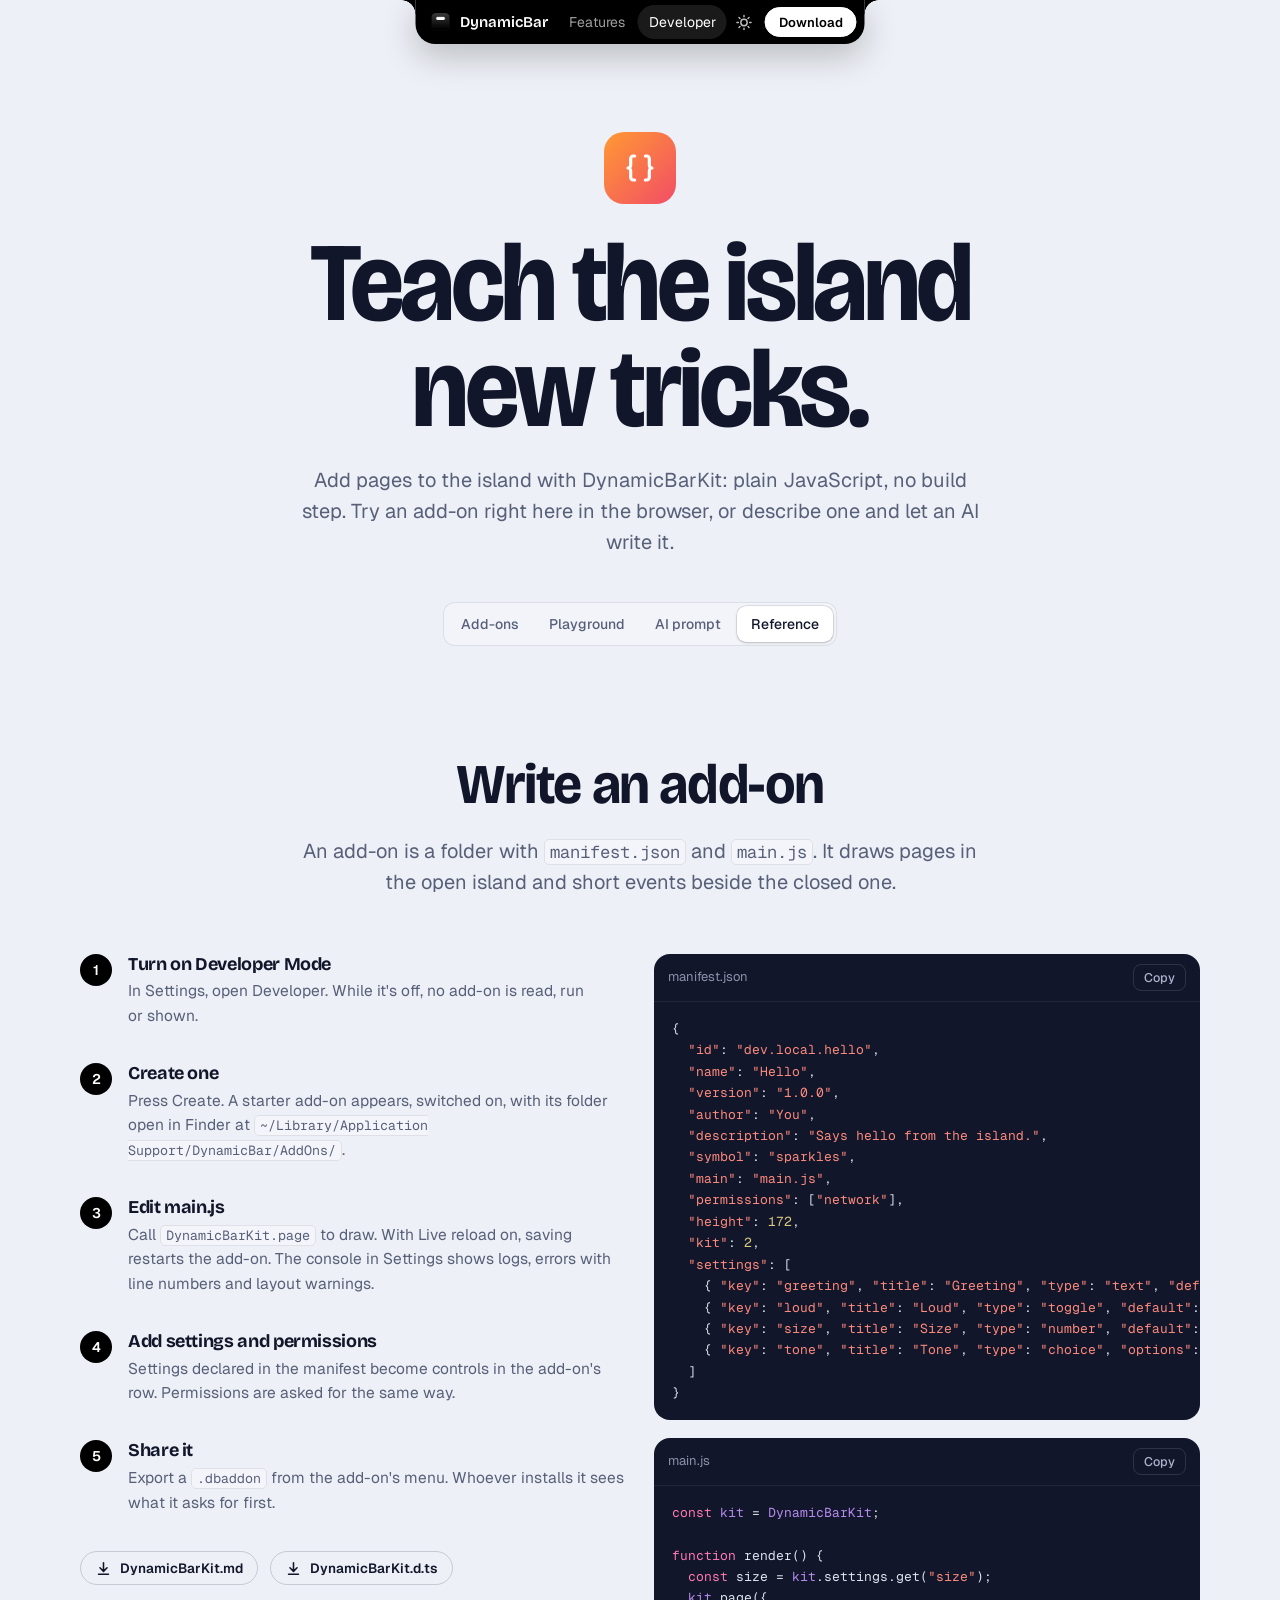
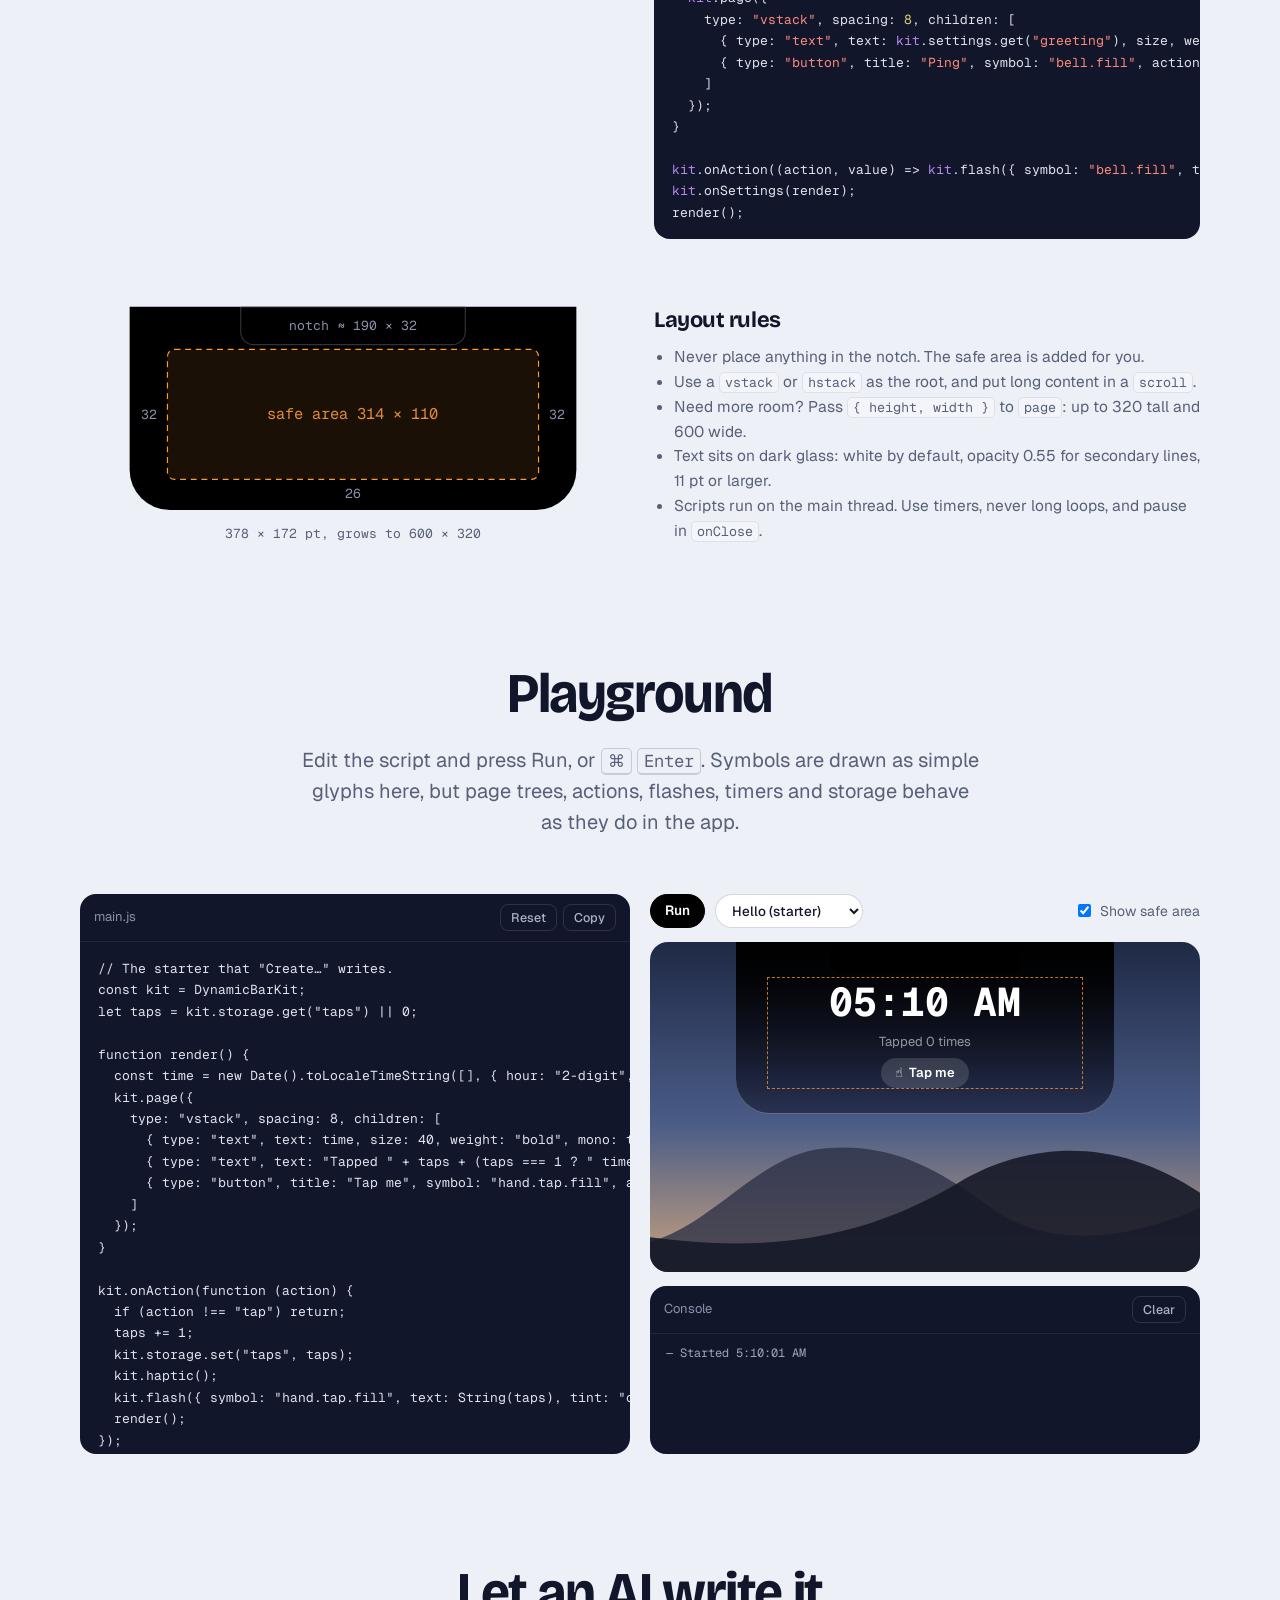
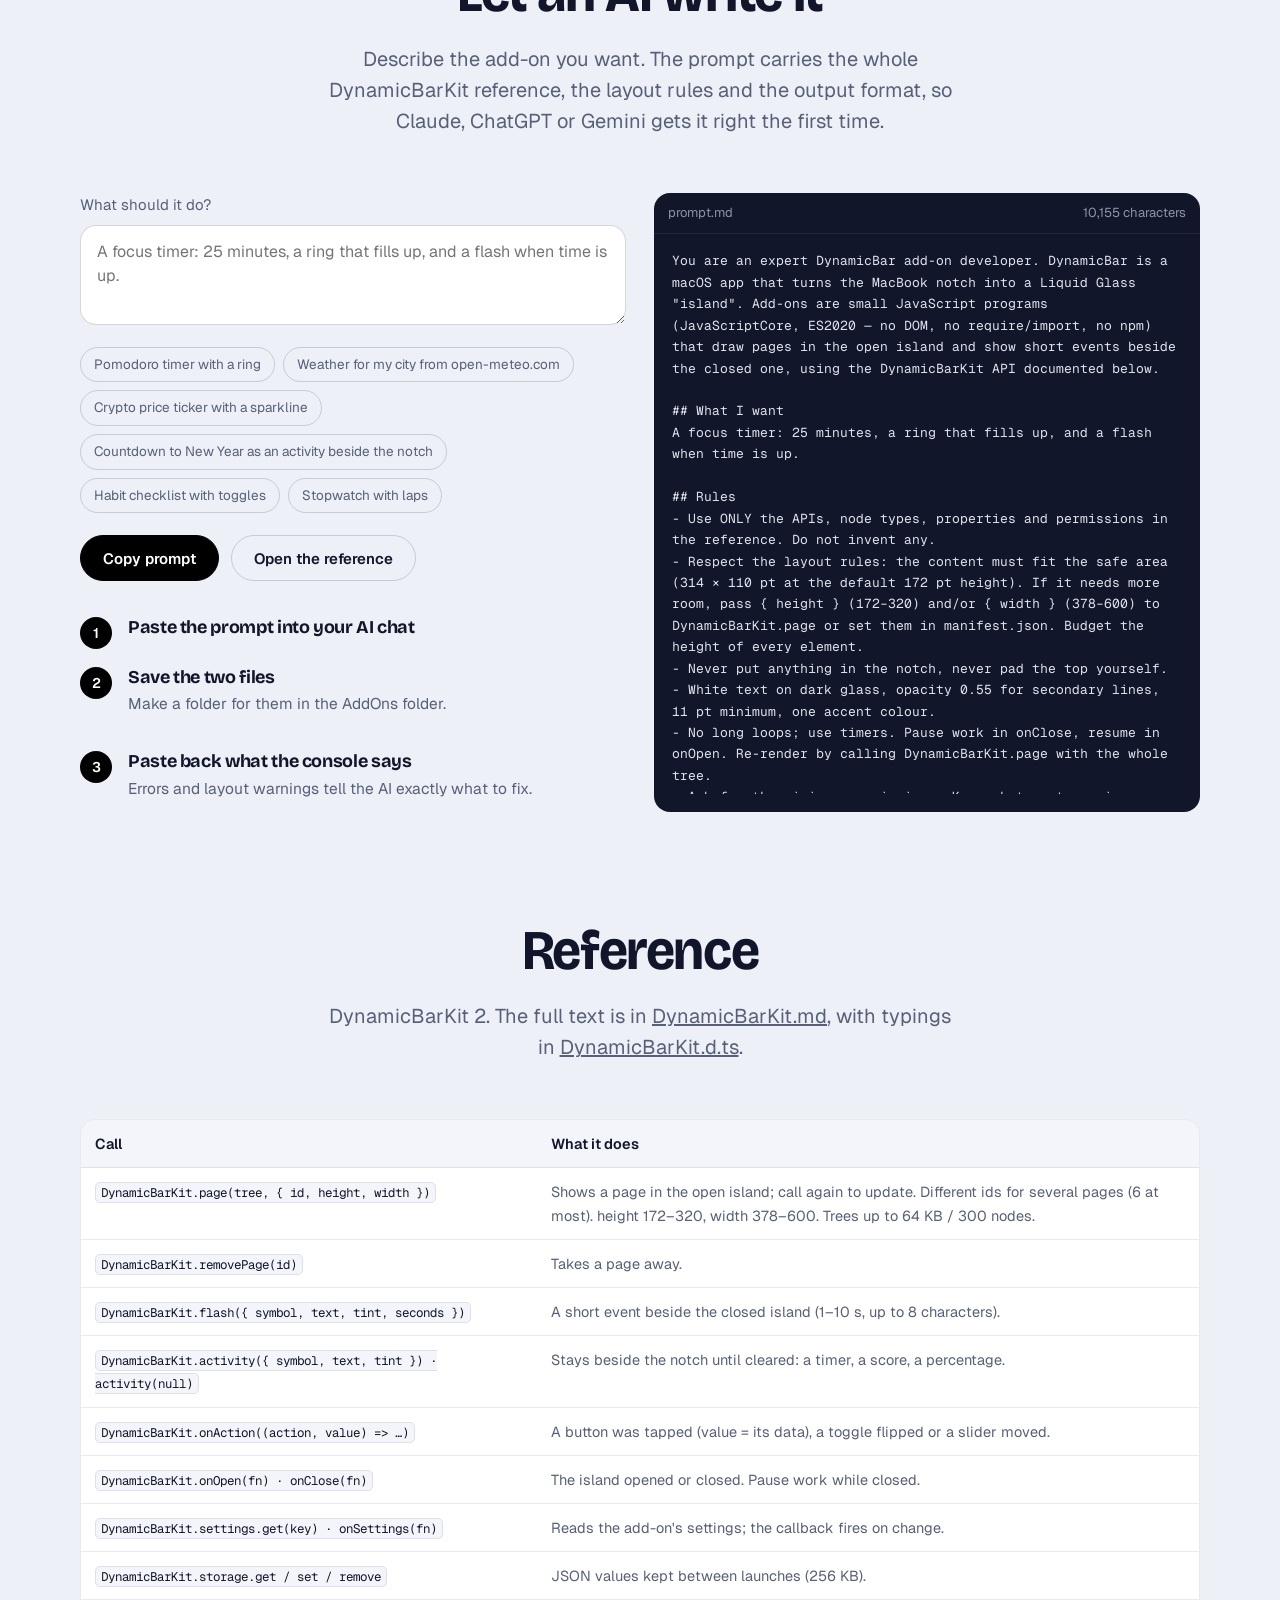
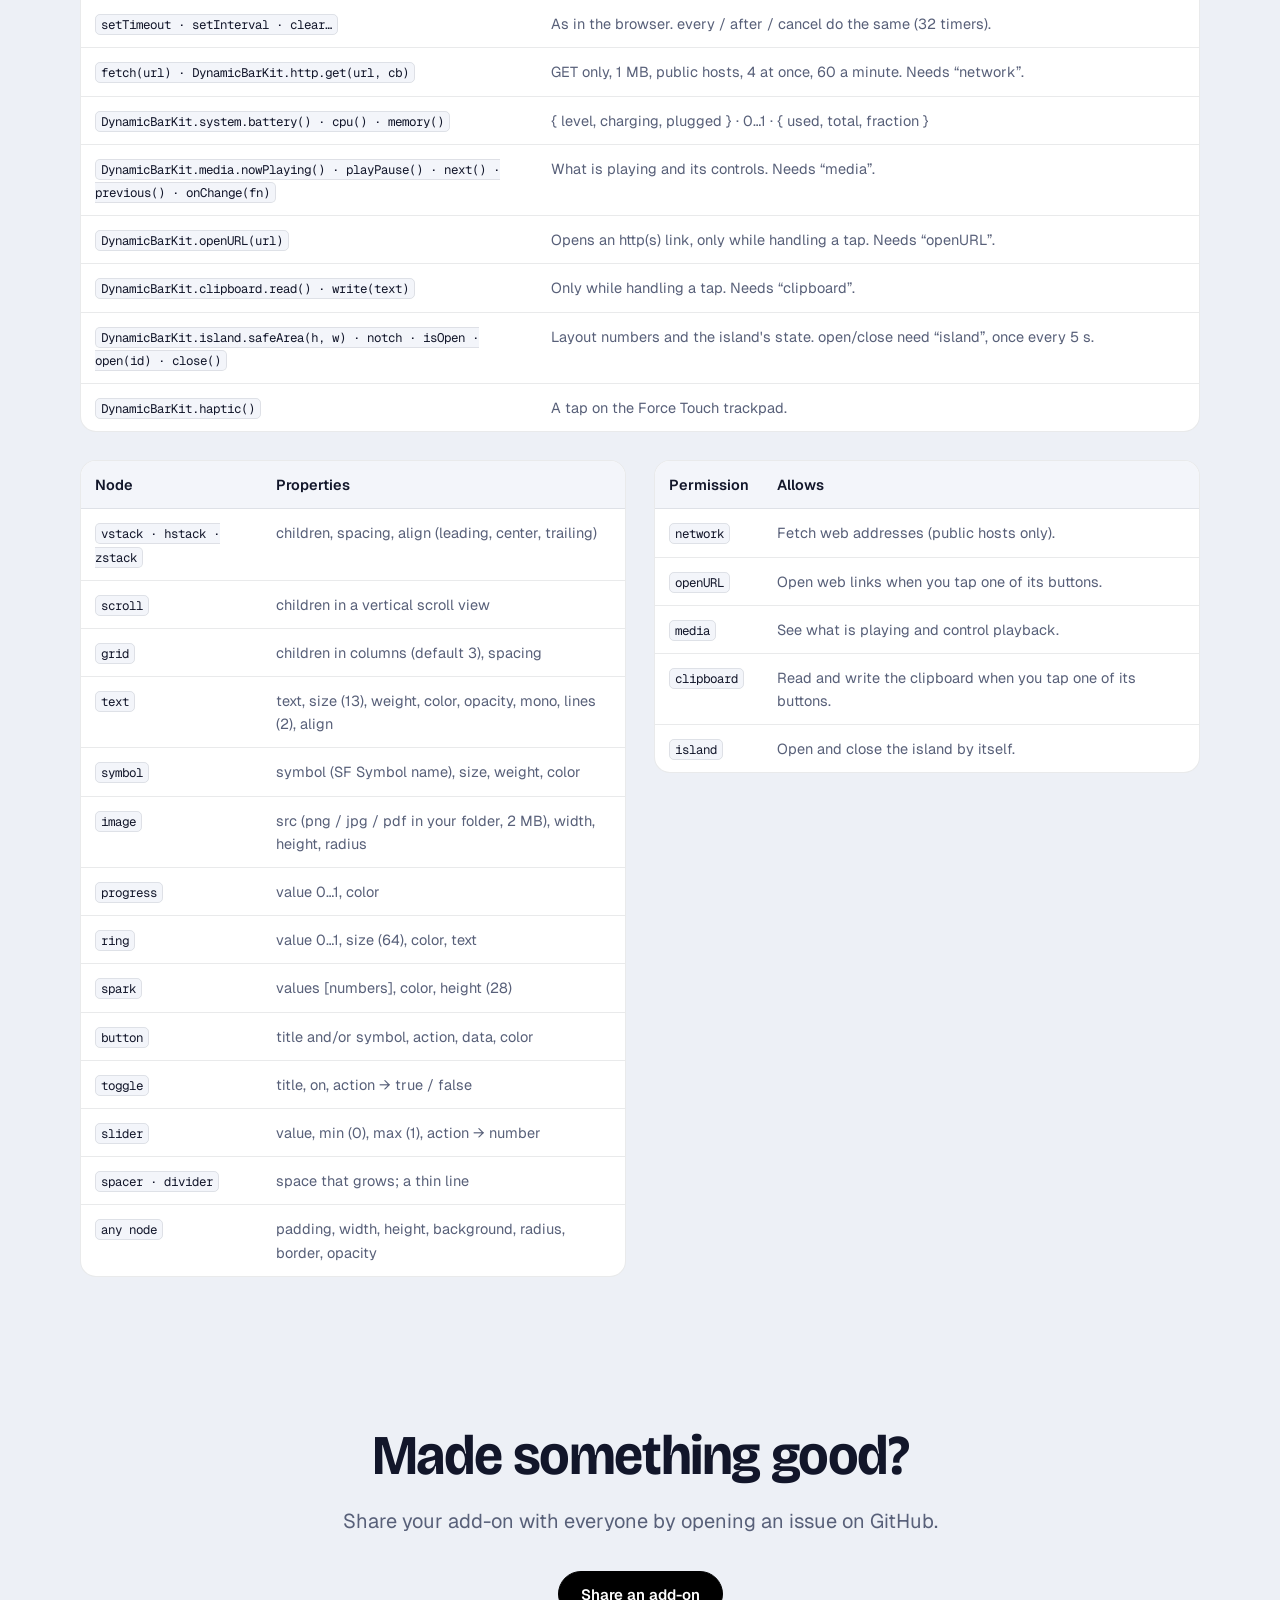
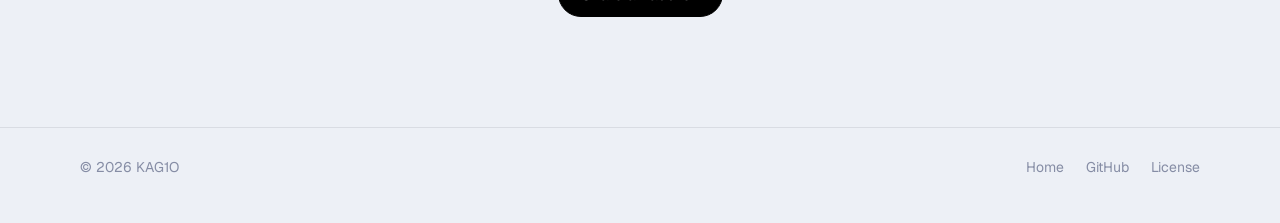
==== docs/developer.html @ 4206e4d0 "DynamicBar website, add-on docs and license" ====
<!doctype html>
<html lang="en">
<head>
<meta charset="utf-8">
<meta name="viewport" content="width=device-width, initial-scale=1">
<title>DynamicBar Developer — add-ons for the island</title>
<meta name="description" content="Write add-ons for the DynamicBar island with DynamicBarKit: guide, reference, in-browser playground and an AI prompt builder.">
<meta name="theme-color" content="#0e1120" media="(prefers-color-scheme: dark)">
<meta name="theme-color" content="#edf0f6" media="(prefers-color-scheme: light)">
<link rel="icon" href="assets/img/icon.png">
<script>try { const t = localStorage.getItem("theme"); if (t) document.documentElement.dataset.theme = t; } catch (e) {}</script>
<link rel="preconnect" href="https://fonts.googleapis.com">
<link rel="preconnect" href="https://fonts.gstatic.com" crossorigin>
<link href="https://fonts.googleapis.com/css2?family=Bricolage+Grotesque:opsz,wdth,wght@12..96,75..100,400..800&family=Geist:wght@400;500;600&family=Geist+Mono:wght@400;500&display=swap" rel="stylesheet">
<link rel="stylesheet" href="assets/style.css">
</head>
<body>
<svg width="0" height="0" style="position:absolute" aria-hidden="true">
  <symbol id="i-down" viewBox="0 0 24 24"><path fill="none" stroke="currentColor" stroke-width="2.2" stroke-linecap="round" stroke-linejoin="round" d="M12 4v12m0 0-5-5m5 5 5-5M5 20h14"/></symbol>
  <symbol id="i-sun" viewBox="0 0 24 24"><circle cx="12" cy="12" r="4.5" fill="none" stroke="currentColor" stroke-width="2"/><path stroke="currentColor" stroke-width="2" stroke-linecap="round" d="M12 2v2m0 16v2M4.9 4.9l1.4 1.4m11.4 11.4 1.4 1.4M2 12h2m16 0h2M4.9 19.1l1.4-1.4M17.7 6.3l1.4-1.4"/></symbol>
  <symbol id="i-moon" viewBox="0 0 24 24"><path fill="currentColor" d="M20.5 14.6A8.5 8.5 0 0 1 9.4 3.5a8.5 8.5 0 1 0 11.1 11.1Z"/></symbol>
  <symbol id="i-braces" viewBox="0 0 24 24"><path fill="none" stroke="#fff" stroke-width="2.4" stroke-linecap="round" stroke-linejoin="round" d="M8 3H7a2 2 0 0 0-2 2v5a2 2 0 0 1-2 2 2 2 0 0 1 2 2v5a2 2 0 0 0 2 2h1M16 21h1a2 2 0 0 0 2-2v-5a2 2 0 0 1 2-2 2 2 0 0 1-2-2V5a2 2 0 0 0-2-2h-1"/></symbol>
  <symbol id="i-ridges" viewBox="0 0 1000 400" preserveAspectRatio="none"><path fill="rgba(41,46,69,.75)" d="M0 400V340C120 300 200 160 320 150c120-10 200 40 300 120 110 90 260 60 380 0V400Z"/><path fill="rgba(20,23,38,.88)" d="M0 400V330c200 30 380 10 560-110 120-80 280-100 440 20V400Z"/></symbol>
</svg>

<nav class="nav" aria-label="Main">
  <a class="brand" href="index.html"><img src="assets/img/icon.png" alt="">DynamicBar</a>
  <a class="link opt" href="index.html#features">Features</a>
  <a class="link" href="developer.html" aria-current="page">Developer</a>
  <button class="theme-btn" type="button"><svg class="moon"><use href="#i-moon"/></svg><svg class="sun"><use href="#i-sun"/></svg></button>
  <a class="btn get" href="index.html#download">Download</a>
</nav>

<header class="dev-hero">
  <div class="wrap">
    <div class="kit-icon"><svg><use href="#i-braces"/></svg></div>
    <h1>Teach the island<br>new tricks.</h1>
    <p class="lead">Add pages to the island with DynamicBarKit: plain JavaScript, no build step. Try an add-on right here in the browser, or describe one and let an AI write it.</p>
  </div>
</header>

<div class="dev-nav">
  <nav class="seg" id="devNav" aria-label="On this page">
    <a href="#addons">Add-ons</a>
    <a href="#playground">Playground</a>
    <a href="#ai">AI prompt</a>
    <a href="#reference">Reference</a>
  </nav>
</div>

<main class="wrap">
  <!-- Add-ons -->
  <section class="doc" id="addons">
    <div class="head">
      <h2>Write an add-on</h2>
      <p class="lead">An add-on is a folder with <code>manifest.json</code> and <code>main.js</code>. It draws pages in the open island and short events beside the closed one.</p>
    </div>
    <div class="cols">
      <div class="stack">
        <ol class="steplist">
          <li><h3>Turn on Developer Mode</h3><p>In Settings, open Developer. While it's off, no add-on is read, run or shown.</p></li>
          <li><h3>Create one</h3><p>Press Create. A starter add-on appears, switched on, with its folder open in Finder at <code>~/Library/Application Support/DynamicBar/AddOns/</code>.</p></li>
          <li><h3>Edit main.js</h3><p>Call <code>DynamicBarKit.page</code> to draw. With Live reload on, saving restarts the add-on. The console in Settings shows logs, errors with line numbers and layout warnings.</p></li>
          <li><h3>Add settings and permissions</h3><p>Settings declared in the manifest become controls in the add-on's row. Permissions are asked for the same way.</p></li>
          <li><h3>Share it</h3><p>Export a <code>.dbaddon</code> from the add-on's menu. Whoever installs it sees what it asks for first.</p></li>
        </ol>
        <div class="btn-row" style="justify-content:flex-start;margin-top:8px">
          <a class="btn sm" href="kit/DynamicBarKit.md" download><svg><use href="#i-down"/></svg>DynamicBarKit.md</a>
          <a class="btn sm" href="kit/DynamicBarKit.d.ts" download><svg><use href="#i-down"/></svg>DynamicBarKit.d.ts</a>
        </div>
      </div>
      <div class="stack">
        <div class="code"><header>manifest.json<span class="acts"><button class="copy" data-copy>Copy</button></span></header><pre id="manifestCode"></pre></div>
        <div class="code"><header>main.js<span class="acts"><button class="copy" data-copy>Copy</button></span></header><pre id="mainCode"></pre></div>
      </div>
    </div>

    <div class="cols" style="margin-top:56px;align-items:center">
      <svg class="layout-fig" viewBox="0 0 440 220" role="img" aria-label="The open island is 378 by 172 points; the safe area inside it is 314 by 110.">
        <path d="M31 10h378v138a34 34 0 0 1-34 34H65a34 34 0 0 1-34-34Z" fill="#000"/>
        <path d="M125 10h190v21a11 11 0 0 1-11 11H136a11 11 0 0 1-11-11Z" fill="#000" stroke="rgba(255,255,255,.2)"/>
        <rect x="63" y="46" width="314" height="110" rx="6" fill="rgba(255,153,51,.1)" stroke="#ff9933" stroke-dasharray="5 4"/>
        <text x="220" y="105" text-anchor="middle" class="safe-lbl">safe area 314 × 110</text>
        <text x="220" y="30" text-anchor="middle" style="fill:#8a92ad">notch ≈ 190 × 32</text>
        <text x="220" y="206" text-anchor="middle">378 × 172 pt, grows to 600 × 320</text>
        <text x="47" y="105" text-anchor="middle" style="fill:#8a92ad">32</text>
        <text x="393" y="105" text-anchor="middle" style="fill:#8a92ad">32</text>
        <text x="220" y="172" text-anchor="middle" style="fill:#8a92ad">26</text>
      </svg>
      <div>
        <h3 style="margin-bottom:12px">Layout rules</h3>
        <ul class="muted" style="margin:0;padding-left:20px;font-size:15.5px">
          <li>Never place anything in the notch. The safe area is added for you.</li>
          <li>Use a <code>vstack</code> or <code>hstack</code> as the root, and put long content in a <code>scroll</code>.</li>
          <li>Need more room? Pass <code>{ height, width }</code> to <code>page</code>: up to 320 tall and 600 wide.</li>
          <li>Text sits on dark glass: white by default, opacity 0.55 for secondary lines, 11 pt or larger.</li>
          <li>Scripts run on the main thread. Use timers, never long loops, and pause in <code>onClose</code>.</li>
        </ul>
      </div>
    </div>
  </section>

  <!-- Playground -->
  <section class="doc" id="playground" data-loop>
    <div class="head">
      <h2>Playground</h2>
      <p class="lead">Edit the script and press Run, or <kbd>⌘</kbd> <kbd>Enter</kbd>. Symbols are drawn as simple glyphs here, but page trees, actions, flashes, timers and storage behave as they do in the app.</p>
    </div>
    <div class="play">
      <div class="code editor"><header>main.js<span class="acts"><button class="copy" id="resetPlay" type="button">Reset</button><button class="copy" data-copy="playCode" type="button">Copy</button></span></header><textarea id="playCode" spellcheck="false" aria-label="Add-on script"></textarea></div>
      <div class="sim">
        <div class="sim-tools">
          <button class="btn sm primary" id="runPlay" type="button">Run</button>
          <select id="examples" aria-label="Example add-on"></select>
          <label><input type="checkbox" id="guides" checked> Show safe area</label>
        </div>
        <div class="sim-screen" id="simScreen">
          <svg class="ridges" aria-hidden="true"><use href="#i-ridges"/></svg>
          <div class="sim-island guides" id="simIsland"><div class="notch"></div><div class="safe" id="simSafe"></div></div>
          <div class="sim-flash" id="simFlash"><span id="flashText"></span><span id="flashSym"></span></div>
        </div>
        <div class="code"><header>Console<span class="acts"><button class="copy" id="clearConsole" type="button">Clear</button></span></header><div class="console" id="console" aria-live="polite"></div></div>
      </div>
    </div>
  </section>

  <!-- AI -->
  <section class="doc" id="ai">
    <div class="head">
      <h2>Let an AI write it</h2>
      <p class="lead">Describe the add-on you want. The prompt carries the whole DynamicBarKit reference, the layout rules and the output format, so Claude, ChatGPT or Gemini gets it right the first time.</p>
    </div>
    <div class="cols">
      <div>
        <label for="idea" class="muted" style="display:block;margin-bottom:8px;font-size:15px">What should it do?</label>
        <textarea class="idea" id="idea" placeholder="A focus timer: 25 minutes, a ring that fills up, and a flash when time is up."></textarea>
        <div class="chips" id="ideas"></div>
        <div class="btn-row" style="justify-content:flex-start;margin-top:0">
          <button class="btn primary" id="copyPrompt" type="button">Copy prompt</button>
          <a class="btn" href="kit/DynamicBarKit.md" target="_blank" rel="noopener">Open the reference</a>
        </div>
        <ol class="steplist" style="margin-top:36px">
          <li><h3>Paste the prompt into your AI chat</h3></li>
          <li><h3>Save the two files</h3><p>Make a folder for them in the AddOns folder.</p></li>
          <li><h3>Paste back what the console says</h3><p>Errors and layout warnings tell the AI exactly what to fix.</p></li>
        </ol>
      </div>
      <div class="code prompt-out"><header>prompt.md<span class="acts" id="promptSize"></span></header><pre id="promptPreview"></pre></div>
    </div>
  </section>

  <!-- Reference -->
  <section class="doc" id="reference">
    <div class="head">
      <h2>Reference</h2>
      <p class="lead">DynamicBarKit 2. The full text is in <a href="kit/DynamicBarKit.md">DynamicBarKit.md</a>, with typings in <a href="kit/DynamicBarKit.d.ts">DynamicBarKit.d.ts</a>.</p>
    </div>
    <div class="stack" style="gap:28px">
      <div class="tbl"><table id="apiTable"><thead><tr><th>Call</th><th>What it does</th></tr></thead><tbody></tbody></table></div>
      <div class="cols">
        <div class="tbl"><table id="nodeTable"><thead><tr><th>Node</th><th>Properties</th></tr></thead><tbody></tbody></table></div>
        <div class="tbl" style="align-self:start"><table id="permTable"><thead><tr><th>Permission</th><th>Allows</th></tr></thead><tbody></tbody></table></div>
      </div>
    </div>
  </section>

</main>

<section class="closing">
  <div class="wrap">
    <h2>Made something good?</h2>
    <p class="lead">Share your add-on with everyone by opening an issue on GitHub.</p>
    <div class="btn-row"><a class="btn primary" href="https://github.com/KAG1O/DynamicBar/issues">Share an add-on</a></div>
  </div>
</section>

<footer>
  <div class="wrap">
    <span>© 2026 KAG1O</span>
    <nav aria-label="Footer"><a href="index.html">Home</a><a href="https://github.com/KAG1O/DynamicBar">GitHub</a><a href="https://github.com/KAG1O/DynamicBar/blob/main/LICENSE.md">License</a></nav>
  </div>
</footer>

<script src="assets/common.js"></script>
<script src="assets/developer.js"></script>
</body>
</html>
---- docs/assets/style.css ----
/* DynamicBar — site styles
   The page hangs from its centre line, like the island hangs from the notch.
   Colours come from the app's own dusk desktop; the island is always pure black. */

:root {
  --ink: #000;               /* the island, in both themes */
  --bg: #0e1120;             /* dusk night */
  --surface: #171b2f;
  --surface-2: #1d2238;
  --line: rgba(196, 206, 240, 0.1);
  --line-2: rgba(196, 206, 240, 0.18);
  --text: #eef0f6;
  --muted: #9aa3bf;
  --faint: #6b7392;
  --blue: #0a84ff;
  --sand: #c9a37d;
  --coral: #f24d66;
  --orange: #ff9933;
  --on-primary: #0e1120;
  --primary: #eef0f6;
  --code-bg: #0a0d19;
  --code-text: #d7dbe8;
  --shadow: 0 30px 80px -30px rgba(0, 0, 0, 0.7);
  --dusk: linear-gradient(180deg, #1f2945 0%, #4a5c87 55%, #c9a37d 100%);
  --spring: cubic-bezier(0.34, 1.32, 0.5, 1);
  --ease: cubic-bezier(0.22, 1, 0.36, 1);
  --display: "Bricolage Grotesque", "SF Pro Display", system-ui, sans-serif;
  --sans: "Geist", -apple-system, BlinkMacSystemFont, system-ui, sans-serif;
  --mono: "Geist Mono", ui-monospace, "SF Mono", Menlo, monospace;
  color-scheme: dark;
}
:root[data-theme="light"] {
  --bg: #edf0f6;             /* dawn */
  --surface: #ffffff;
  --surface-2: #f3f5fa;
  --line: rgba(18, 22, 42, 0.09);
  --line-2: rgba(18, 22, 42, 0.17);
  --text: #12162a;
  --muted: #586079;
  --faint: #868da5;
  --on-primary: #fff;
  --primary: #000;
  --code-bg: #12162a;
  --code-text: #dfe3ee;
  --shadow: 0 30px 70px -34px rgba(30, 40, 80, 0.35);
  color-scheme: light;
}
@media (prefers-color-scheme: light) {
  :root:not([data-theme="dark"]) {
    --bg: #edf0f6; --surface: #ffffff; --surface-2: #f3f5fa;
    --line: rgba(18, 22, 42, 0.09); --line-2: rgba(18, 22, 42, 0.17);
    --text: #12162a; --muted: #586079; --faint: #868da5;
    --on-primary: #fff; --primary: #000; --code-bg: #12162a; --code-text: #dfe3ee;
    --shadow: 0 30px 70px -34px rgba(30, 40, 80, 0.35);
    color-scheme: light;
  }
}

* { box-sizing: border-box; }
html { -webkit-text-size-adjust: 100%; scroll-padding-top: 110px; }
body {
  margin: 0; background: var(--bg); color: var(--text);
  font: 400 17px/1.6 var(--sans); -webkit-font-smoothing: antialiased; overflow-x: hidden;
}
img, video { display: block; max-width: 100%; }
a { color: inherit; }
code, pre, kbd, textarea { font-family: var(--mono); font-variant-ligatures: none; }
:focus-visible { outline: 2px solid var(--blue); outline-offset: 3px; }
::selection { background: rgba(10, 132, 255, 0.35); }
.wrap { width: min(1120px, 100% - 32px); margin-inline: auto; }
.narrow { width: min(720px, 100% - 32px); margin-inline: auto; }
.muted { color: var(--muted); }

/* ---------- Type scale ---------- */
h1, h2, h3 { font-family: var(--display); font-weight: 700; margin: 0; text-wrap: balance; }
h1 { font-size: clamp(50px, 9vw, 112px); line-height: 0.95; letter-spacing: -0.03em; font-variation-settings: "wdth" 92; }
h2 { font-size: clamp(34px, 5vw, 56px); line-height: 1.03; letter-spacing: -0.025em; font-variation-settings: "wdth" 94; }
h3 { font-size: 22px; line-height: 1.2; letter-spacing: -0.02em; }
.lead { max-width: 34em; margin: 22px auto 0; font-size: clamp(17px, 2vw, 20px); line-height: 1.55; color: var(--muted); }
p { text-wrap: pretty; }

/* ---------- The nav is an island ---------- */
.nav {
  position: fixed; top: 0; left: 50%; z-index: 50; transform: translateX(-50%);
  display: flex; align-items: center; gap: 2px; height: 44px; padding: 0 8px 0 14px;
  background: var(--ink); color: #fff; border-radius: 0 0 20px 20px;
  box-shadow: 0 12px 34px rgba(0, 0, 0, 0.22);
}
.nav::before, .nav::after { content: ""; position: absolute; top: 0; width: 14px; height: 14px; }
.nav::before { right: 100%; background: radial-gradient(circle at 0 100%, transparent 13.5px, var(--ink) 14px); }
.nav::after { left: 100%; background: radial-gradient(circle at 100% 100%, transparent 13.5px, var(--ink) 14px); }
.brand { display: flex; align-items: center; gap: 8px; margin-right: 8px; font: 600 15px var(--display); text-decoration: none; }
.brand img { width: 22px; height: 22px; border-radius: 6px; }
.nav a.link { padding: 6px 11px; border-radius: 999px; font-size: 14px; color: rgba(255, 255, 255, 0.62); text-decoration: none; transition: color 0.2s, background 0.2s; }
.nav a.link:hover, .nav a.link[aria-current] { color: #fff; background: rgba(255, 255, 255, 0.1); }
.theme-btn {
  all: unset; cursor: pointer; display: grid; place-items: center; width: 30px; height: 30px; border-radius: 50%;
  color: rgba(255, 255, 255, 0.75); transition: background 0.2s, color 0.2s;
}
.theme-btn:hover { background: rgba(255, 255, 255, 0.12); color: #fff; }
.theme-btn:focus-visible { outline: 2px solid var(--blue); }
.theme-btn svg { width: 17px; height: 17px; }
.theme-btn .sun { display: none; }
:root[data-theme="light"] .theme-btn .sun { display: block; }
:root[data-theme="light"] .theme-btn .moon { display: none; }
@media (prefers-color-scheme: light) {
  :root:not([data-theme="dark"]) .theme-btn .sun { display: block; }
  :root:not([data-theme="dark"]) .theme-btn .moon { display: none; }
}
.nav .btn.get { margin-left: 4px; height: 30px; padding: 0 13px; font-size: 13px; background: #fff; color: #000; border-color: #fff; }
@media (max-width: 640px) { .nav .opt { display: none; } .brand { font-size: 0; gap: 0; } }

/* ---------- Buttons ---------- */
.btn {
  display: inline-flex; align-items: center; justify-content: center; gap: 8px; height: 46px; padding: 0 22px; border-radius: 999px;
  font: 600 15px/1 var(--sans); text-decoration: none; color: var(--text); background: transparent; border: 1px solid var(--line-2);
  cursor: pointer; transition: transform 0.25s var(--spring), border-color 0.2s; white-space: nowrap;
}
.btn:hover { border-color: var(--muted); }
.btn:active { transform: scale(0.97); }
.btn.primary { background: var(--primary); color: var(--on-primary); border-color: var(--primary); }
.btn.sm { height: 34px; padding: 0 14px; font-size: 13.5px; }
.btn svg { width: 17px; height: 17px; }
.btn-row { display: flex; gap: 12px; justify-content: center; flex-wrap: wrap; margin-top: 34px; }
.fine { margin: 16px 0 0; font-size: 14px; color: var(--faint); }

/* ---------- Hero ---------- */
.hero { padding: 132px 0 0; text-align: center; }
.stage { width: min(1040px, 100%); margin: 72px auto 0; perspective: 1600px; }
.screen {
  position: relative; aspect-ratio: 16 / 9.6; overflow: hidden; border-radius: 20px 20px 8px 8px;
  background: var(--dusk); border: 10px solid #0b0c10; border-bottom-width: 14px;
  box-shadow: 0 0 0 1px #2b2d35, var(--shadow);
  transform: rotateX(var(--tilt, 12deg)); transform-origin: 50% 100%;
}
.ridges { position: absolute; inset: auto 0 0 0; width: 100%; height: 60%; }
.menubar {
  position: absolute; inset: 0 0 auto 0; height: 26px; display: flex; align-items: center; gap: 16px; padding: 0 16px;
  background: rgba(0, 0, 0, 0.18); font-size: 12.5px; color: rgba(255, 255, 255, 0.85);
}
.menubar .right { margin-left: auto; display: flex; gap: 12px; align-items: center; }
.menubar svg { width: 15px; height: 15px; }
.base { height: 15px; margin: 0 -4%; border-radius: 0 0 18px 18px; background: linear-gradient(#d4d7dd, #8d9098); }
.base::after { content: ""; display: block; width: 15%; height: 6px; margin: 0 auto; border-radius: 0 0 8px 8px; background: #a9acb3; }
@media (max-width: 700px) {
  .screen { aspect-ratio: 3 / 4; border-width: 7px; }
  .screen .island-wrap { transform: translateX(-50%) scale(0.8); }
  .menubar .opt { display: none; }
}

/* ---------- The live island ---------- */
.island-wrap { position: absolute; top: 0; left: 50%; z-index: 3; transform: translateX(-50%); transform-origin: top center; }
.island {
  --w: 190px; --h: 32px; --r: 11px; --ear: 0px;
  all: unset; position: relative; display: block; width: var(--w); height: var(--h); cursor: pointer;
  background: var(--ink); color: #fff; border-radius: 0 0 var(--r) var(--r);
  transition: width 0.6s var(--spring), height 0.6s var(--spring), border-radius 0.6s var(--spring), transform 0.3s var(--spring);
}
.island.glass {
  background: linear-gradient(180deg, #000 0%, rgba(0, 0, 0, 0.92) 24%, rgba(10, 12, 26, 0.6) 66%, rgba(22, 26, 52, 0.42) 100%);
  box-shadow: inset 0 -1px 0 rgba(255, 255, 255, 0.3), 0 20px 50px rgba(0, 0, 0, 0.3);
}
.island::before, .island::after { content: ""; position: absolute; top: 0; width: var(--ear); height: var(--ear); transition: width 0.6s var(--spring), height 0.6s var(--spring); }
.island::before { right: 100%; background: radial-gradient(circle at 0 100%, transparent calc(var(--ear) - 0.5px), #000 var(--ear)); }
.island::after { left: 100%; background: radial-gradient(circle at 100% 100%, transparent calc(var(--ear) - 0.5px), #000 var(--ear)); }
.island:not(.open):hover { transform: scale(1.05); }
.face { position: absolute; inset: 0; opacity: 0; visibility: hidden; transition: opacity 0.2s, visibility 0s 0.2s; }
.face.show { opacity: 1; visibility: visible; transition: opacity 0.3s 0.2s; }
.row { display: flex; align-items: center; justify-content: space-between; height: 32px; padding: 0 11px; font-size: 13px; font-weight: 600; }
.art { flex: none; position: relative; width: 20px; height: 20px; border-radius: 5px; overflow: hidden; background: linear-gradient(135deg, #f28c73, #8c4dbf); }
.art::after { content: ""; position: absolute; width: 32%; height: 32%; border-radius: 50%; background: rgba(255, 255, 255, 0.85); top: 22%; right: 20%; }
.bars { display: flex; gap: 2px; align-items: center; height: 12px; }
.bars i { width: 3px; height: 4px; border-radius: 3px; background: #f28c80; animation: eq 0.9s ease-in-out infinite alternate; }
.bars i:nth-child(2) { animation-duration: 0.6s; } .bars i:nth-child(3) { animation-duration: 1.1s; } .bars i:nth-child(4) { animation-duration: 0.75s; }
@keyframes eq { from { height: 3px; } to { height: 12px; } }
.lvl { flex: none; width: 54px; height: 5px; border-radius: 5px; background: rgba(255, 255, 255, 0.2); overflow: hidden; }
.lvl i { display: block; height: 100%; width: 65%; background: #fff; border-radius: 5px; transition: width 0.4s var(--ease); }
.batt { position: relative; width: 24px; height: 11px; border-radius: 3px; border: 1.5px solid rgba(255, 255, 255, 0.5); padding: 1px; }
.batt::after { content: ""; position: absolute; right: -4px; top: 2.5px; width: 2px; height: 4px; border-radius: 0 2px 2px 0; background: rgba(255, 255, 255, 0.5); }
.batt i { display: block; height: 100%; width: 64%; background: #34c759; border-radius: 1px; }
.player { padding: 44px 26px 0; text-align: left; }
.player .top { display: flex; gap: 14px; align-items: center; }
.player .art { width: 52px; height: 52px; border-radius: 12px; }
.player .t { font-size: 15px; font-weight: 600; line-height: 1.25; }
.player .a { font-size: 14px; font-weight: 600; color: rgba(255, 255, 255, 0.45); }
.prog { display: flex; align-items: center; gap: 8px; margin-top: 14px; font: 500 10px var(--mono); color: rgba(255, 255, 255, 0.45); }
.prog div { flex: 1; height: 4px; border-radius: 4px; background: rgba(255, 255, 255, 0.14); overflow: hidden; }
.prog div i { display: block; height: 100%; width: 20%; background: rgba(255, 255, 255, 0.7); }
.ctl { display: flex; justify-content: space-around; align-items: center; margin-top: 12px; opacity: 0.85; }
.ctl svg { width: 18px; height: 18px; fill: #fff; }
.ctl svg.big { width: 26px; height: 26px; }
.dots { position: absolute; bottom: 9px; left: 50%; transform: translateX(-50%); display: flex; gap: 4px; }
.dots i { width: 5px; height: 5px; border-radius: 5px; background: rgba(255, 255, 255, 0.28); }
.dots i.on { width: 14px; background: rgba(255, 255, 255, 0.85); }
.tray { display: flex; gap: 12px; justify-content: center; padding-top: 46px; }
.tile { width: 58px; text-align: center; font-size: 10px; font-weight: 500; color: rgba(255, 255, 255, 0.65); }
.tile div { width: 46px; height: 46px; margin: 0 auto 6px; border-radius: 10px; display: grid; place-items: center; }
.side-pill {
  position: absolute; right: 2.4%; top: 50%; z-index: 3; width: 30px; height: 150px; padding: 4px; border-radius: 20px;
  display: flex; align-items: flex-end; background: rgba(0, 0, 0, 0.55); border: 1px solid rgba(255, 255, 255, 0.3);
  transform: translate(80px, -50%); transition: transform 0.6s var(--spring);
}
.side-pill.show { transform: translate(0, -50%); }
.side-pill i { display: block; width: 100%; height: 60%; border-radius: 16px; background: #fff; transition: height 0.5s var(--ease); }
@media (max-width: 700px) { .side-pill { display: none; } }

/* Looping animations stop while their part of the page is off screen. */
.paused, .paused * { animation-play-state: paused !important; }

/* A segmented control, as in macOS */
.seg {
  display: inline-flex; flex-wrap: wrap; justify-content: center; gap: 2px; padding: 3px; border-radius: 12px;
  background: var(--surface-2); border: 1px solid var(--line);
}
.seg button, .seg a {
  all: unset; cursor: pointer; padding: 7px 14px; border-radius: 9px; font-size: 14px; font-weight: 500; color: var(--muted);
  transition: color 0.2s, background 0.25s var(--ease), box-shadow 0.25s;
}
.seg button:hover, .seg a:hover { color: var(--text); }
.seg [aria-pressed="true"], .seg [aria-current="true"] { background: var(--surface); color: var(--text); box-shadow: 0 1px 3px rgba(0, 0, 0, 0.18), 0 0 0 0.5px var(--line-2); }
.seg button:focus-visible, .seg a:focus-visible { outline: 2px solid var(--blue); }
.hero .seg { margin-top: 28px; }

/* ---------- Sections ---------- */
.section { padding-top: 130px; }
.head { max-width: 760px; margin: 0 auto 56px; text-align: center; }

/* ---------- Features: symmetric rows ---------- */
.grid { display: grid; gap: 20px; }
.grid.two { grid-template-columns: repeat(2, 1fr); }
.grid.three { grid-template-columns: repeat(3, 1fr); }
.grid + .grid { margin-top: 20px; }
@media (max-width: 860px) { .grid.two, .grid.three { grid-template-columns: 1fr; } }
.feature { display: flex; flex-direction: column; overflow: hidden; border-radius: 24px; background: var(--surface); border: 1px solid var(--line); }
.feature .shot { position: relative; aspect-ratio: 2 / 1; overflow: hidden; background: #3f7fe8; }
.grid.three .feature .shot { aspect-ratio: 16 / 10; }
/* Narrow cards zoom into the top centre so the island reads at a glance. */
.grid.three .feature .shot img, .grid.three .feature .shot video { width: 160%; max-width: none; height: auto; margin-left: -30%; }
.feature .shot img, .feature .shot video { width: 100%; height: 100%; object-fit: cover; object-position: 50% 0; }
/* A tall, narrow recording: shown whole, over a blurred copy of its own wallpaper. */
.feature .shot.pill { background: #1d63e8 url("img/side-bg.jpg") center / 100% 100%; }
.feature .shot.pill::before { content: ""; position: absolute; inset: -40px; background: inherit; filter: blur(40px); }
/* The recording is the right edge of the screen, so it sits on the card's right edge and fades in from the left. */
.feature .shot.pill video { position: absolute; top: 0; right: 0; width: auto; height: 100%; -webkit-mask-image: linear-gradient(90deg, transparent, #000 45%); mask-image: linear-gradient(90deg, transparent, #000 45%); }
.feature .body { flex: 1; padding: 24px 26px 28px; text-align: center; }
.feature p { max-width: 32em; margin: 8px auto 0; font-size: 15.5px; color: var(--muted); }

/* ---------- Settings tour ---------- */
.tour { text-align: center; }
.tour-caption { min-height: 1.6em; margin: 16px 0 30px; color: var(--muted); }
.tour-shot { position: relative; width: min(860px, 100%); margin: 0 auto; aspect-ratio: 1200 / 1023; }
.tour-shot img { position: absolute; inset: 0; width: 100%; height: 100%; object-fit: contain; opacity: 0; transition: opacity 0.45s var(--ease); }
.tour-shot img.on { opacity: 1; }

/* ---------- Welcome ---------- */
.welcome-video { width: min(860px, 100%); margin: 0 auto; overflow: hidden; border-radius: 22px; border: 1px solid var(--line); box-shadow: var(--shadow); }
.steps { display: grid; grid-template-columns: repeat(5, 1fr); gap: 14px; margin: 40px 0 0; padding: 0; list-style: none; counter-reset: s; }
.steps li { counter-increment: s; text-align: center; font-size: 14px; color: var(--muted); }
.steps img { margin-bottom: 10px; border-radius: 12px; }
.steps li::before { content: counter(s) ". "; font-weight: 600; color: var(--text); }
@media (max-width: 860px) {
  .steps { grid-template-columns: none; grid-auto-flow: column; grid-auto-columns: 72%; overflow-x: auto; scroll-snap-type: x mandatory; padding-bottom: 8px; }
  .steps li { scroll-snap-align: center; }
}

/* ---------- Developer teaser ---------- */
.card { padding: 30px; border-radius: 24px; background: var(--surface); border: 1px solid var(--line); text-align: center; }
.card h3 { margin-bottom: 8px; }
.card p { max-width: 30em; margin: 0 auto 22px; font-size: 15.5px; color: var(--muted); }
.kit-icon { width: 52px; height: 52px; margin: 0 auto 18px; border-radius: 14px; display: grid; place-items: center; background: linear-gradient(135deg, var(--orange), var(--coral)); }
.kit-icon svg { width: 24px; height: 24px; }
.card .btn-row { margin-top: 0; }

/* ---------- FAQ ---------- */
details { padding: 20px 0; border-bottom: 1px solid var(--line); }
details:first-of-type { border-top: 1px solid var(--line); }
summary { cursor: pointer; list-style: none; display: flex; justify-content: space-between; gap: 20px; font: 600 19px/1.35 var(--display); letter-spacing: -0.01em; }
summary::-webkit-details-marker { display: none; }
summary::after { content: "+"; font: 300 26px/1 var(--sans); color: var(--muted); transition: transform 0.3s var(--ease); }
details[open] summary::after { transform: rotate(45deg); }
details p { margin: 10px 0 0; color: var(--muted); }

/* ---------- Closing + footer ---------- */
.closing { padding: 150px 0 110px; text-align: center; }
footer { padding: 28px 0 44px; border-top: 1px solid var(--line); font-size: 14px; color: var(--faint); }
footer .wrap { display: flex; justify-content: space-between; flex-wrap: wrap; gap: 16px 28px; }
footer nav { display: flex; gap: 22px; }
footer a { text-decoration: none; } footer a:hover { color: var(--text); }

/* ================= Developer page ================= */
.dev-hero { padding: 132px 0 0; text-align: center; }
.dev-hero .kit-icon { width: 72px; height: 72px; margin-bottom: 26px; border-radius: 20px; }
.dev-hero .kit-icon svg { width: 32px; height: 32px; }
.dev-nav { position: sticky; top: 54px; z-index: 20; display: flex; justify-content: center; margin-top: 44px; padding: 0 16px; }
.dev-nav .seg { background: color-mix(in srgb, var(--surface-2) 85%, transparent); backdrop-filter: blur(14px); -webkit-backdrop-filter: blur(14px); }
.doc { padding-top: 110px; }
.cols { display: grid; grid-template-columns: 1fr 1fr; gap: 28px; }
.cols > * { min-width: 0; }
.stack { display: flex; flex-direction: column; gap: 18px; }
@media (max-width: 900px) { .cols { grid-template-columns: 1fr; } }
.steplist { display: flex; flex-direction: column; gap: 24px; margin: 0; padding: 0; list-style: none; counter-reset: s; }
.steplist li { counter-increment: s; position: relative; padding-left: 48px; }
.steplist li::before {
  content: counter(s); position: absolute; left: 0; top: 0; width: 32px; height: 32px; border-radius: 50%;
  display: grid; place-items: center; font: 600 14px var(--sans); background: var(--ink); color: #fff;
}
.steplist h3 { margin-bottom: 4px; font-size: 18px; }
.steplist p { margin: 0 0 10px; font-size: 15.5px; color: var(--muted); }
p code, li code, td code { padding: 1px 5px; border-radius: 5px; font-size: 0.86em; background: var(--surface-2); border: 1px solid var(--line); }
kbd { padding: 1px 6px; border-radius: 5px; font-size: 0.86em; border: 1px solid var(--line-2); border-bottom-width: 2px; }
.code { overflow: hidden; border-radius: 16px; background: var(--code-bg); color: var(--code-text); }
.code header { display: flex; align-items: center; gap: 8px; padding: 10px 14px; border-bottom: 1px solid rgba(255, 255, 255, 0.07); font-size: 13px; color: #8a92ad; }
.code header .acts { margin-left: auto; display: flex; gap: 6px; }
.code pre { margin: 0; padding: 16px 18px; overflow-x: auto; font-size: 13px; line-height: 1.65; }
.code pre.tree { color: #9aa3bf; } .code pre.tree b { color: #eef0f6; font-weight: 500; }
.copy {
  all: unset; cursor: pointer; padding: 4px 10px; border-radius: 8px; font: 500 12.5px var(--sans); color: #aab2cc;
  border: 1px solid rgba(255, 255, 255, 0.12); transition: color 0.2s, background 0.2s, border-color 0.2s;
}
.copy:hover { color: #fff; background: rgba(255, 255, 255, 0.08); }
.copy:focus-visible { outline: 2px solid var(--blue); }
.copy.done { color: #4cd964; border-color: rgba(76, 217, 100, 0.45); }
.t-k { color: #ff7ab2; } .t-s { color: #fc8a7d; } .t-n { color: #d9c97c; } .t-c { color: #6c7a96; font-style: italic; } .t-p { color: #b78bf0; }
.note { padding: 16px 18px; border-radius: 16px; font-size: 15px; background: color-mix(in srgb, var(--sand) 14%, var(--surface)); border: 1px solid color-mix(in srgb, var(--sand) 35%, transparent); }
.tbl { overflow-x: auto; border-radius: 16px; background: var(--surface); border: 1px solid var(--line); }
table { width: 100%; border-collapse: collapse; font-size: 14.5px; }
th, td { padding: 12px 14px; text-align: left; vertical-align: top; border-bottom: 1px solid var(--line); }
th { font-weight: 600; background: var(--surface-2); }
td { color: var(--muted); }
td:first-child { color: var(--text); }
tr:last-child td { border-bottom: 0; }
.layout-fig { display: block; width: 100%; max-width: 520px; margin: 0 auto; }
.layout-fig text { fill: var(--muted); font: 11px var(--mono); }
.layout-fig text.safe-lbl { fill: #e08a3c; font-size: 13px; }

/* Playground */
.play { display: grid; grid-template-columns: 1fr 1fr; gap: 20px; }
.play > * { min-width: 0; }
@media (max-width: 960px) { .play { grid-template-columns: 1fr; } }
.editor { display: flex; flex-direction: column; }
.editor textarea {
  flex: 1; width: 100%; min-height: 470px; padding: 16px 18px; resize: vertical; border: 0; outline: none; tab-size: 2;
  background: transparent; color: var(--code-text); font: 13px/1.65 var(--mono); font-variant-ligatures: none; white-space: pre;
}
.sim { display: flex; flex-direction: column; gap: 14px; }
.sim-tools { display: flex; flex-wrap: wrap; align-items: center; gap: 10px; }
.sim-tools select { height: 34px; padding: 0 12px; border-radius: 999px; border: 1px solid var(--line-2); background: var(--surface); color: var(--text); font: 500 13.5px var(--sans); }
.sim-tools label { margin-left: auto; display: inline-flex; align-items: center; gap: 6px; font-size: 14px; color: var(--muted); }
.sim-screen { position: relative; min-height: 330px; overflow: hidden; border-radius: 18px; background: var(--dusk); }
.sim-island {
  position: absolute; top: 0; left: 50%; width: 378px; height: 172px; overflow: hidden; border-radius: 0 0 34px 34px;
  transform: translateX(-50%) scale(var(--s, 1)); transform-origin: top center; transition: height 0.5s var(--spring), width 0.5s var(--spring);
  background: linear-gradient(180deg, #000 0%, rgba(0, 0, 0, 0.92) 22%, rgba(8, 10, 22, 0.75) 65%, rgba(20, 24, 50, 0.6) 100%);
  box-shadow: inset 0 -1px 0 rgba(255, 255, 255, 0.28);
}
.sim-island .notch { position: absolute; top: 0; left: 50%; z-index: 2; width: 190px; height: 32px; transform: translateX(-50%); background: #000; border-radius: 0 0 11px 11px; }
.sim-island .safe { position: absolute; inset: 36px 32px 26px; display: flex; align-items: center; justify-content: center; }
.sim-island.guides .safe { outline: 1px dashed rgba(255, 153, 51, 0.75); }
.sim-flash { position: absolute; top: 0; left: 50%; z-index: 3; display: none; align-items: center; justify-content: space-between; width: 190px; height: 32px; padding: 0 12px; transform: translateX(-50%); background: #000; border-radius: 0 0 11px 11px; font: 600 13px var(--sans); color: #fff; transition: width 0.5s var(--spring); }
.sim-flash.on { width: 300px; }
.console { height: 120px; overflow: auto; padding: 10px 16px; font: 12px/1.6 var(--mono); color: #9aa3bf; }
.console .err { color: #ff7b7b; } .console .warn { color: #ffcc66; }
.n { display: flex; min-width: 0; }
.n-v { flex-direction: column; } .n-h { flex-direction: row; align-items: center; }
.n-z { display: grid; } .n-z > * { grid-area: 1 / 1; }
.n-scroll { flex-direction: column; overflow-y: auto; max-height: 100%; align-self: stretch; }
.n-grid { display: grid; }
.n-text { display: -webkit-box; -webkit-box-orient: vertical; overflow: hidden; color: #fff; line-height: 1.2; }
.n-btn { all: unset; cursor: pointer; display: inline-flex; align-items: center; justify-content: center; gap: 6px; height: 30px; padding: 0 14px; border-radius: 999px; background: rgba(255, 255, 255, 0.14); color: #fff; font: 600 13px var(--sans); }
.n-btn:hover { filter: brightness(1.2); } .n-btn:active { transform: scale(0.95); }
.n-prog { align-self: stretch; height: 5px; overflow: hidden; border-radius: 5px; background: rgba(255, 255, 255, 0.2); }
.n-prog i { display: block; height: 100%; border-radius: 5px; }
.n-spacer { flex: 1; } .n-div { align-self: stretch; height: 1px; background: rgba(255, 255, 255, 0.15); }
.n-sym { display: inline-grid; place-items: center; line-height: 1; }

/* AI prompt */
.idea {
  width: 100%; min-height: 100px; padding: 14px 16px; resize: vertical; outline: none; border-radius: 16px;
  border: 1px solid var(--line-2); background: var(--surface); color: var(--text); font: 16px/1.5 var(--sans);
}
.idea:focus { border-color: var(--blue); }
.chips { display: flex; flex-wrap: wrap; gap: 8px; margin: 14px 0 22px; }
.chips button { all: unset; cursor: pointer; padding: 6px 13px; border-radius: 999px; font-size: 13.5px; color: var(--muted); border: 1px solid var(--line-2); transition: color 0.2s, border-color 0.2s; }
.chips button:hover { color: var(--text); border-color: var(--muted); }
.chips button:focus-visible { outline: 2px solid var(--blue); }
.prompt-out pre { max-height: 560px; white-space: pre-wrap; }

@media (prefers-reduced-motion: reduce) {
  *, *::before, *::after { animation: none !important; transition-duration: 0.001ms !important; }
  .screen { transform: none; }
}
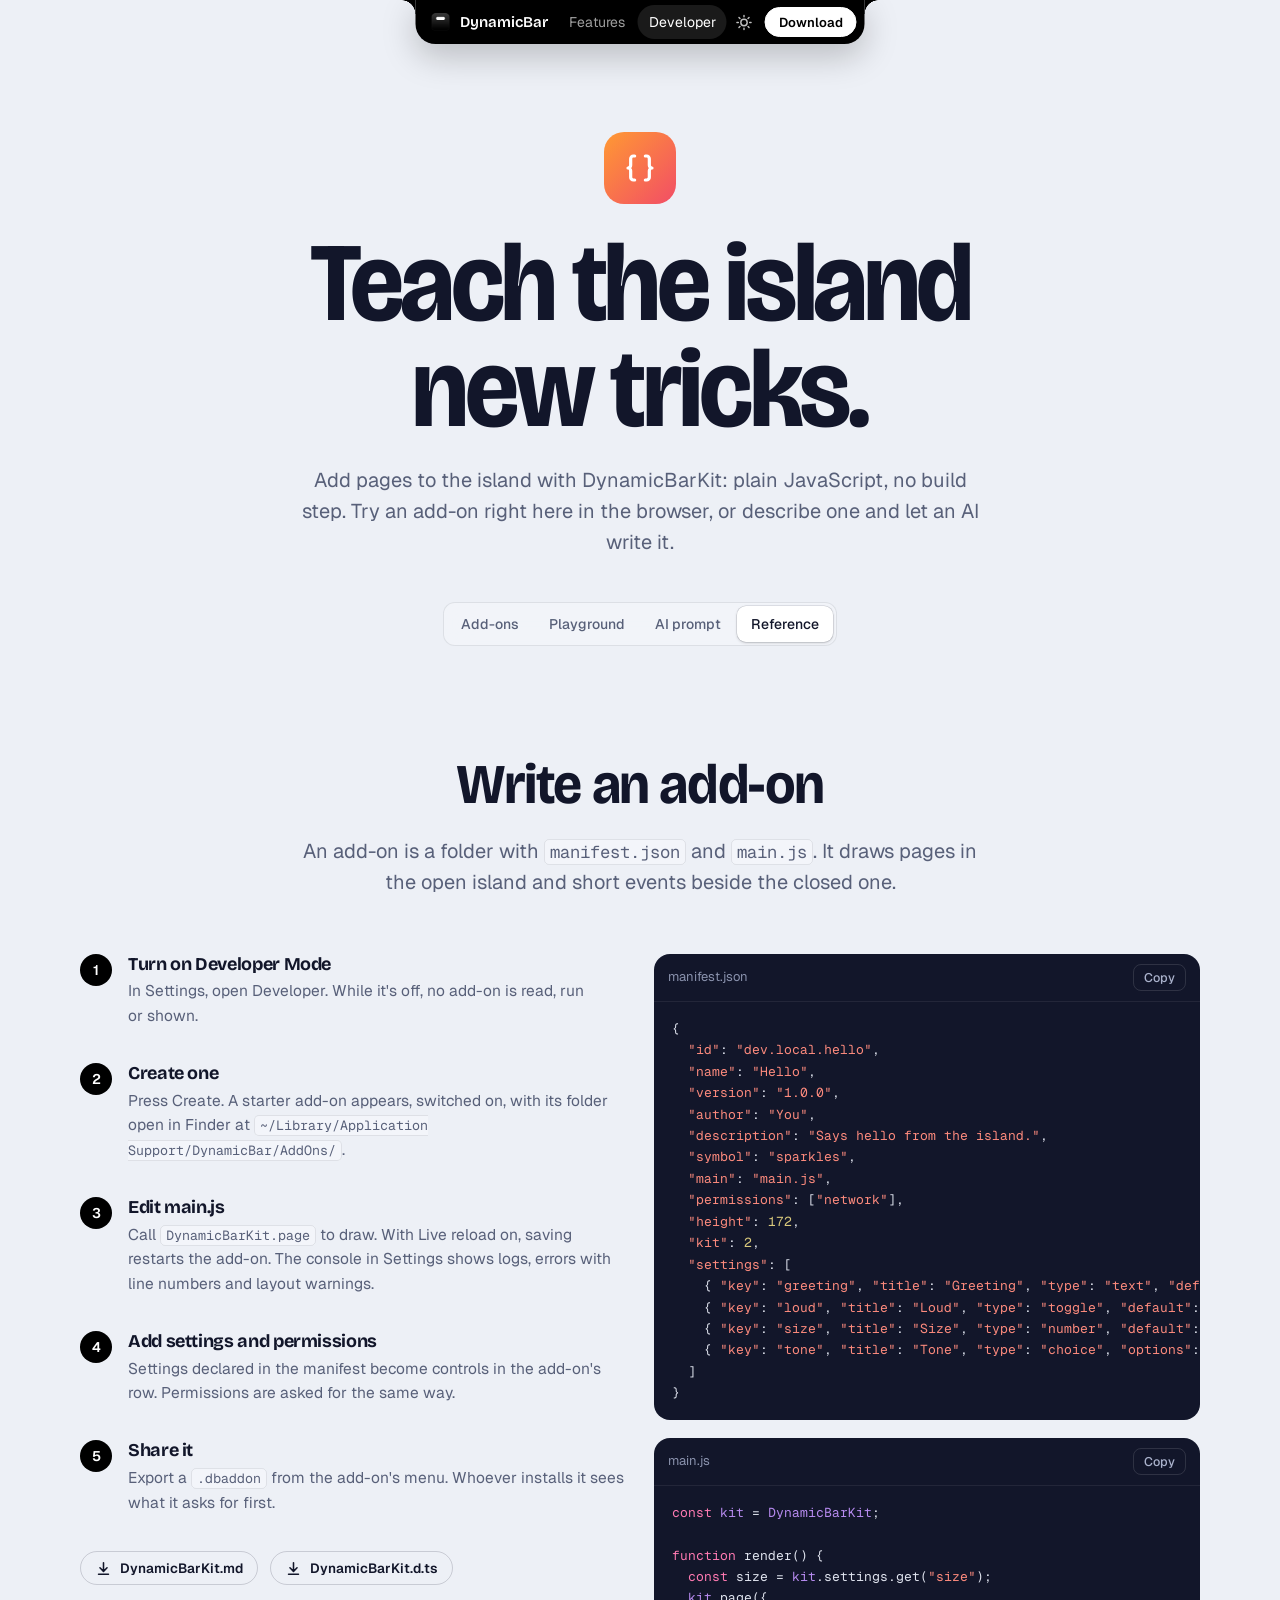
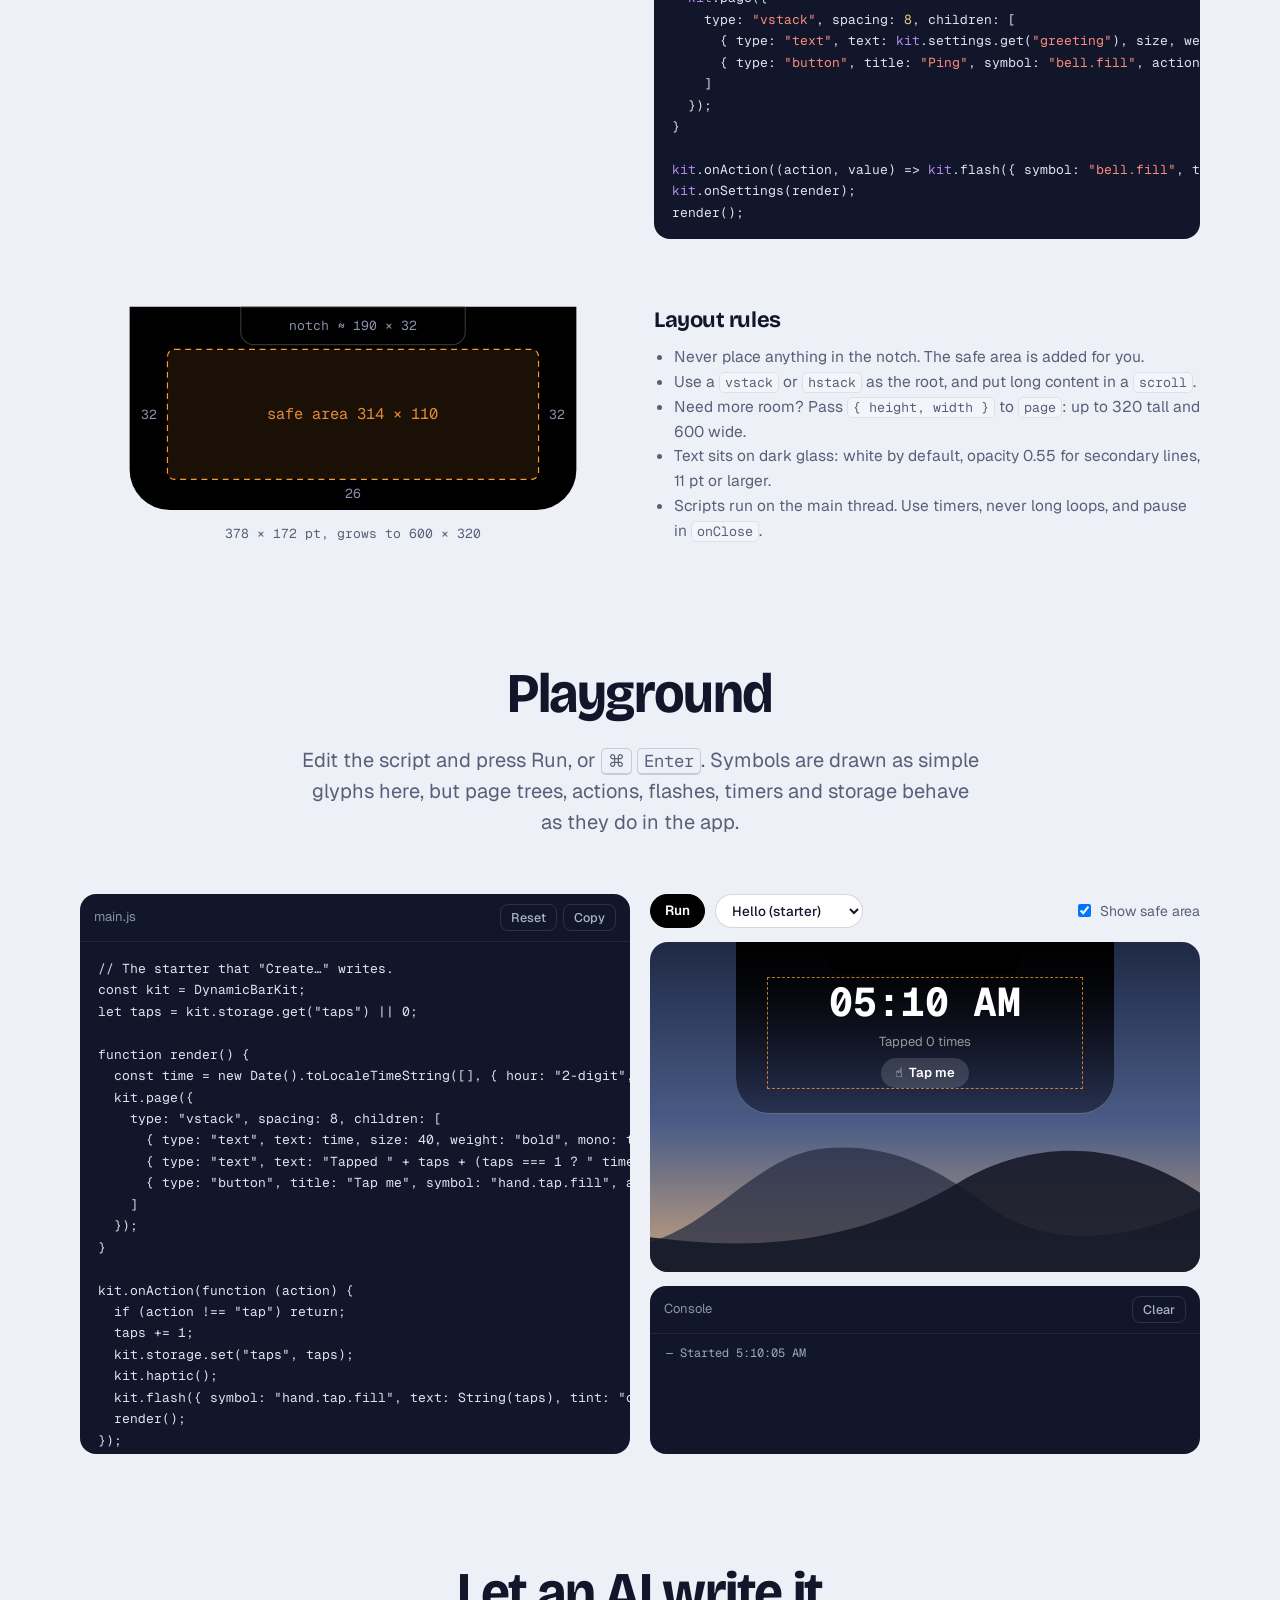
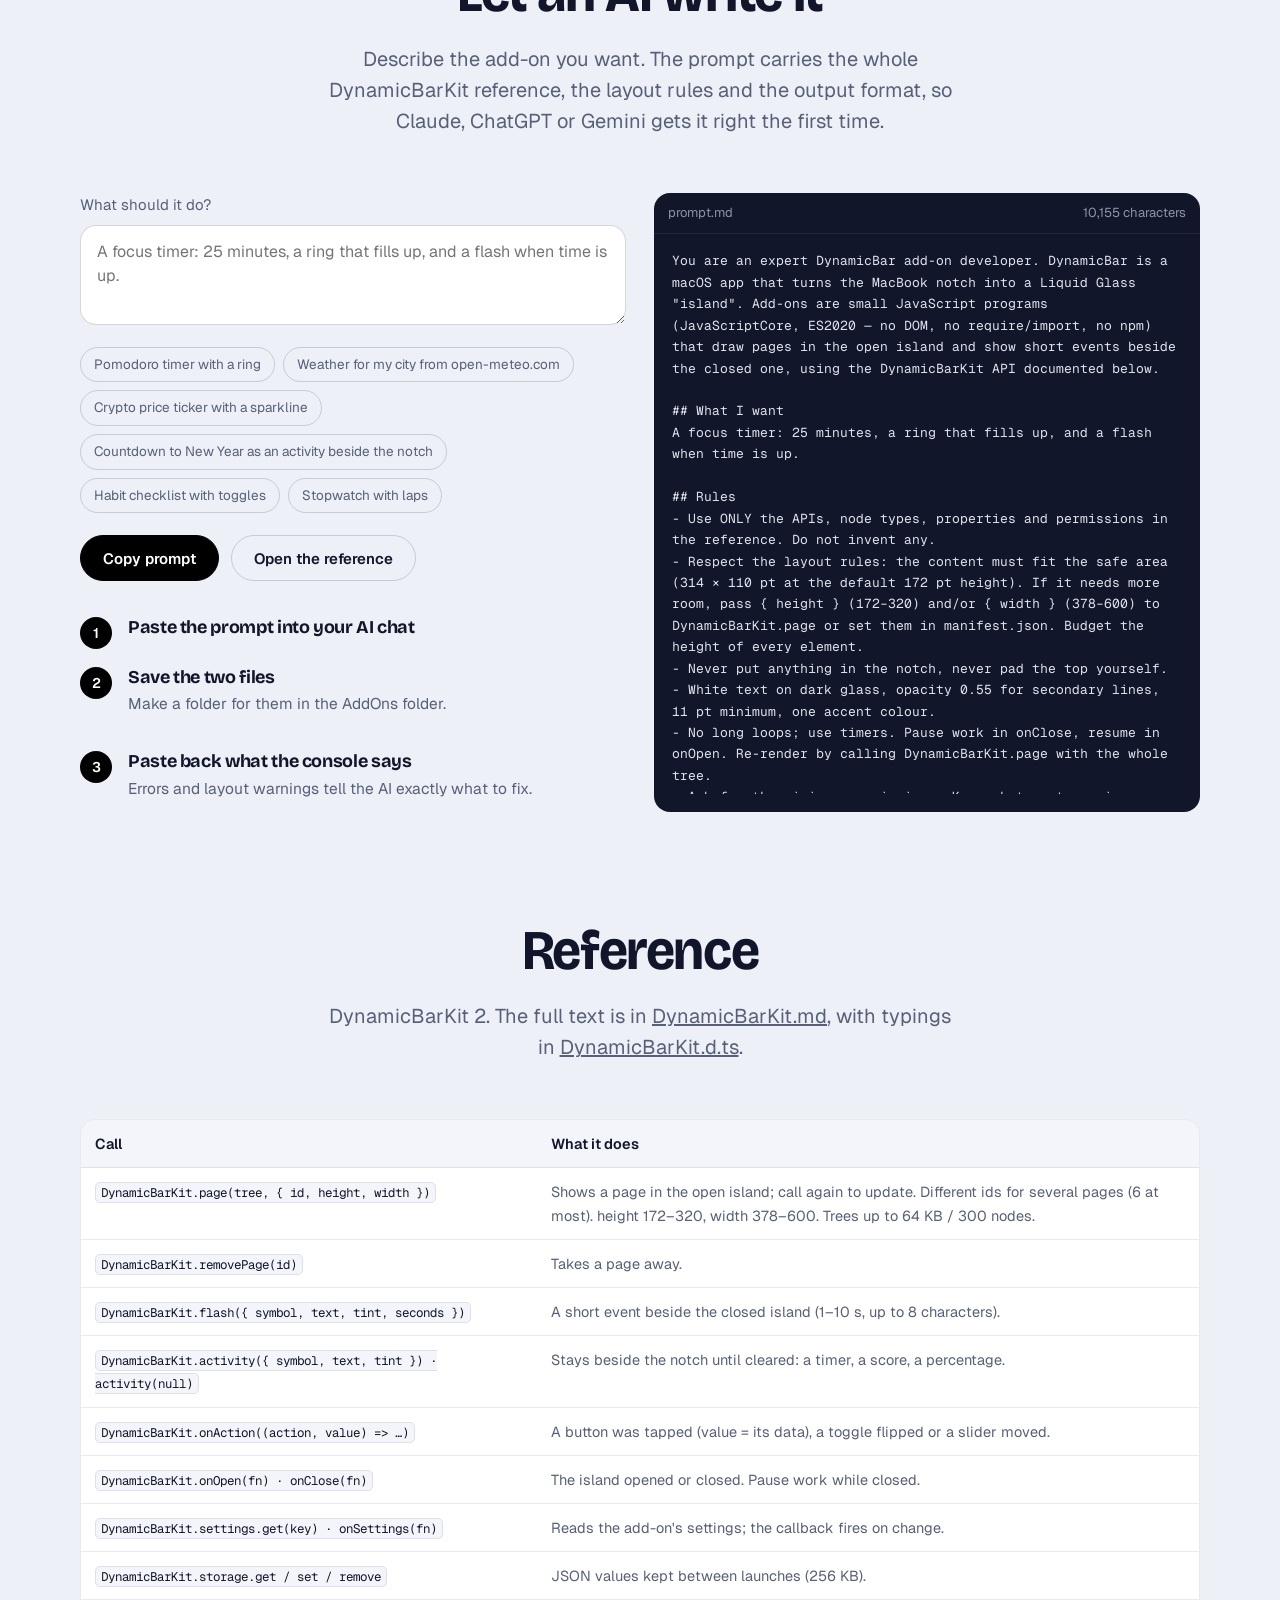
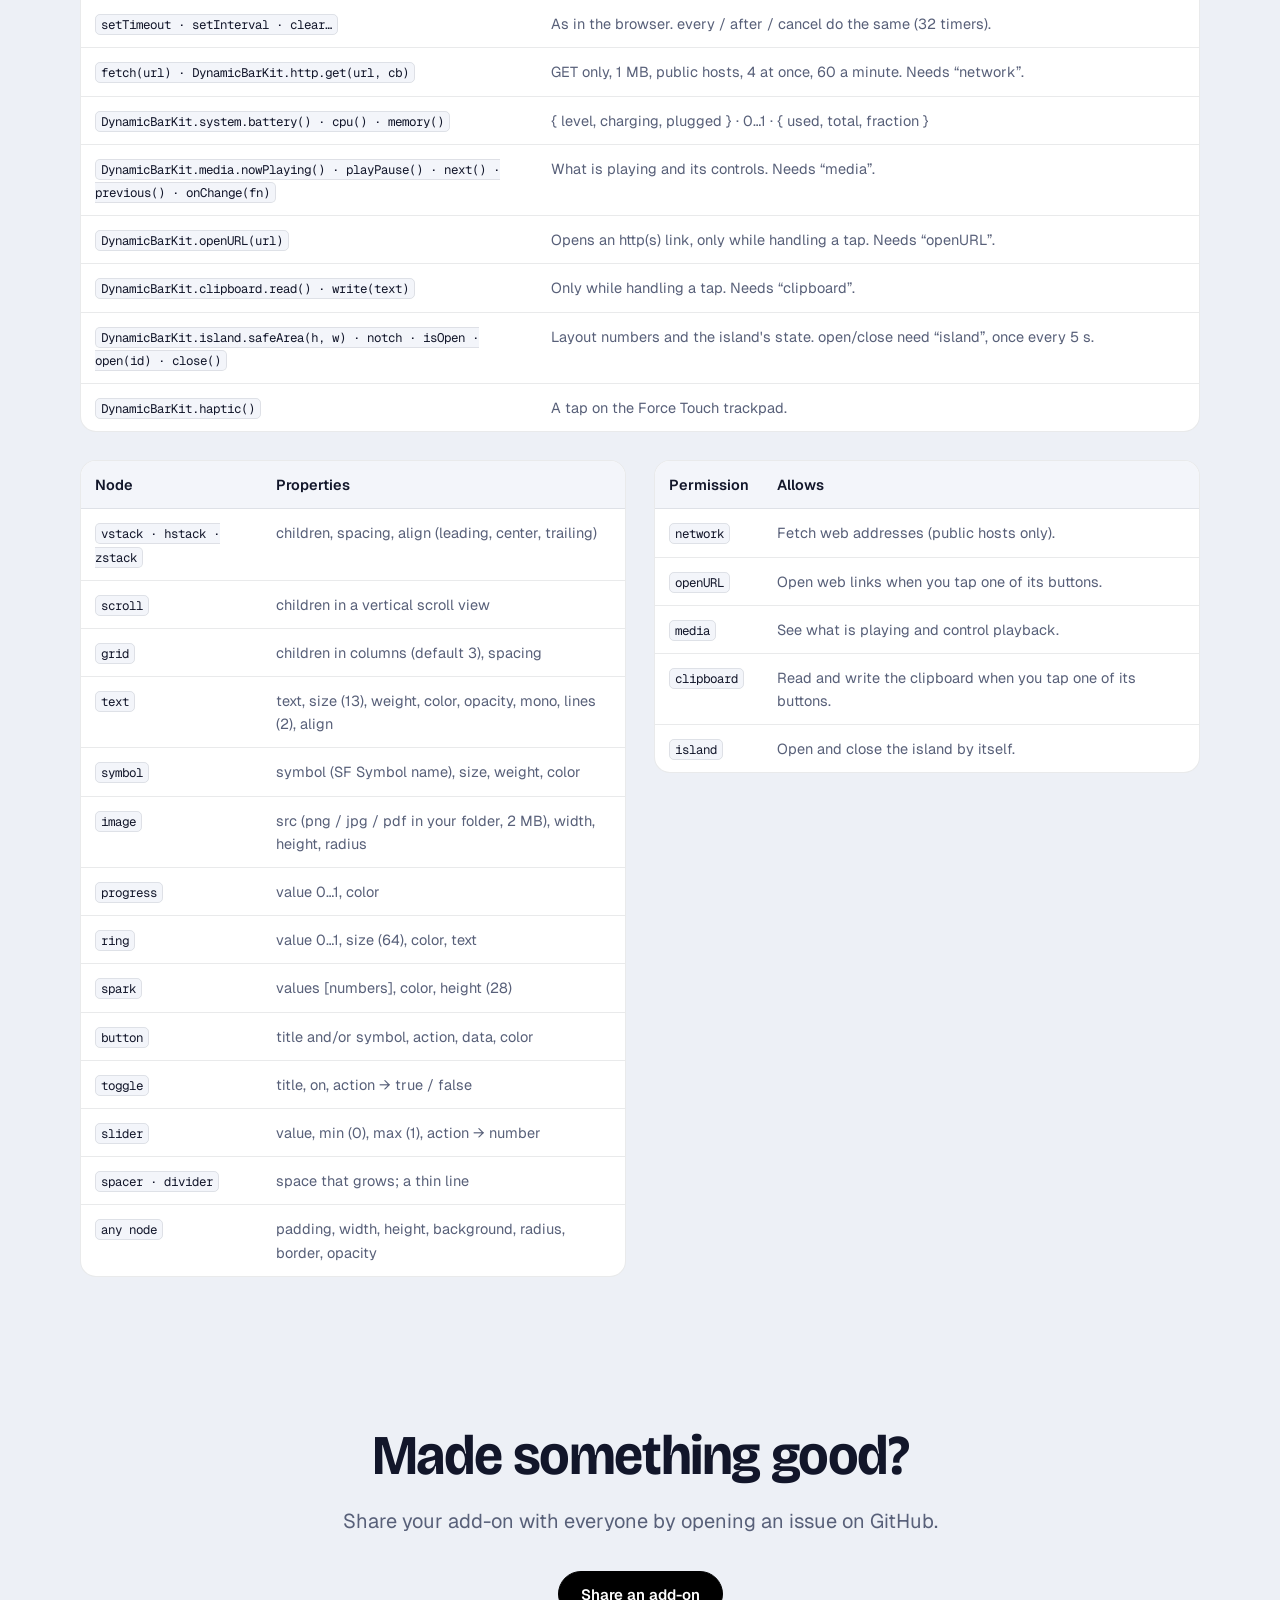
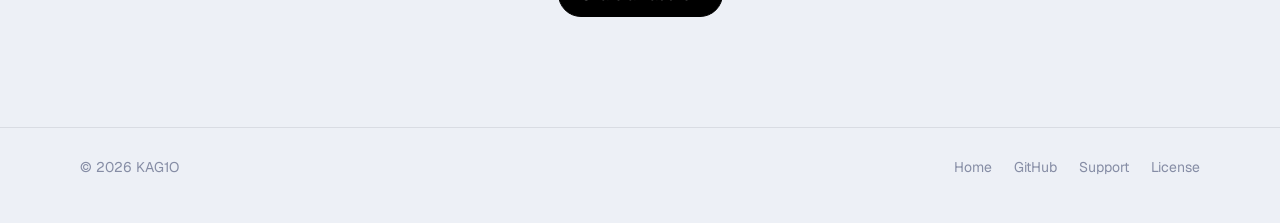
==== commit acaae25d: "Add Ko-fi support widget and links" ====
--- a/docs/developer.html
+++ b/docs/developer.html
@@ -177,11 +177,12 @@
 <footer>
   <div class="wrap">
     <span>© 2026 KAG1O</span>
-    <nav aria-label="Footer"><a href="index.html">Home</a><a href="https://github.com/KAG1O/DynamicBar">GitHub</a><a href="https://github.com/KAG1O/DynamicBar/blob/main/LICENSE.md">License</a></nav>
+    <nav aria-label="Footer"><a href="index.html">Home</a><a href="https://github.com/KAG1O/DynamicBar">GitHub</a><a href="https://ko-fi.com/kag1o">Support</a><a href="https://github.com/KAG1O/DynamicBar/blob/main/LICENSE.md">License</a></nav>
   </div>
 </footer>
 
 <script src="assets/common.js"></script>
 <script src="assets/developer.js"></script>
+<script src="assets/support.js"></script>
 </body>
 </html>
--- a/docs/assets/style.css
+++ b/docs/assets/style.css
@@ -123,6 +123,8 @@
 .btn svg { width: 17px; height: 17px; }
 .btn-row { display: flex; gap: 12px; justify-content: center; flex-wrap: wrap; margin-top: 34px; }
 .fine { margin: 16px 0 0; font-size: 14px; color: var(--faint); }
+.fine.brew { margin-top: 6px; }
+.fine code { padding: 2px 7px; border-radius: 6px; font-size: 13px; color: var(--muted); background: var(--surface-2); border: 1px solid var(--line); user-select: all; }
 
 /* ---------- Hero ---------- */
 .hero { padding: 132px 0 0; text-align: center; }
